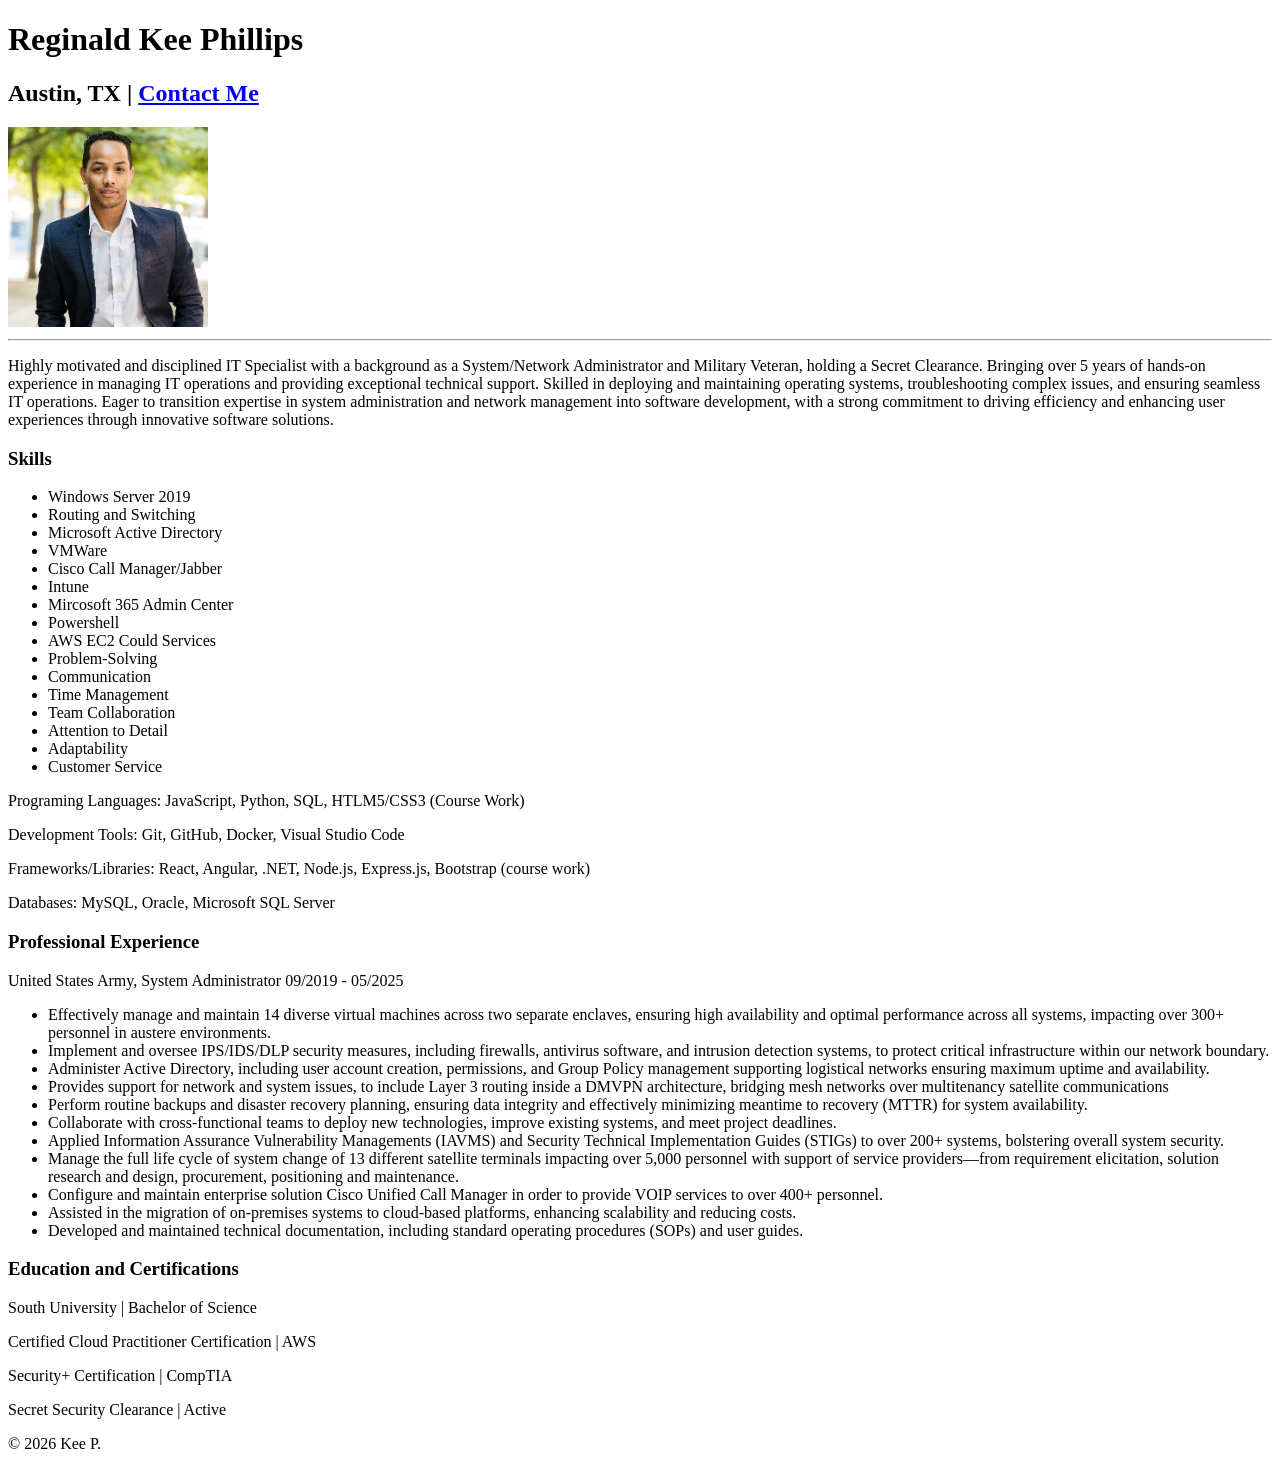
==== index.html @ dc13443a "Add files via upload" ====
<!DOCTYPE html>
<html lang="en">
<head>
    <meta charset="UTF-8">
    <title>Kee's Resume</title>
</head>

<body>
    <h1>Reginald Kee Phillips</h1>
    <h2>Austin, TX | <a href="./Websites/contact.html" >Contact Me</a></h2>
    <img src="./Photos/Cover.jpg" height="200">
    <hr>
    <p>Highly motivated and disciplined IT Specialist with a background as a System/Network Administrator and Military Veteran, holding a Secret Clearance. Bringing over 5 years of hands-on experience in managing IT operations and providing exceptional technical support. Skilled in deploying and maintaining operating systems, troubleshooting complex issues, and ensuring seamless IT operations. Eager to transition expertise in system administration and network management into software development, with a strong commitment to driving efficiency and enhancing user experiences through innovative software solutions. </p>

    <h3>Skills</h3>
        <ul>
            <li>Windows Server 2019</li>
            <li>Routing and Switching</li>
            <li>Microsoft Active Directory</li>
            <li>VMWare</li>
            <li>Cisco Call Manager/Jabber</li>
            <li>Intune</li>
            <li>Mircosoft 365 Admin Center</li>
            <li>Powershell</li>
            <li>AWS EC2 Could Services</li>
            <li>Problem-Solving</li>
            <li>Communication</li>
            <li>Time Management</li>
            <li>Team Collaboration</li>
            <li>Attention to Detail</li>
            <li>Adaptability</li>
            <li>Customer Service</li>
        </ul>

        <p>Programing Languages: JavaScript, Python, SQL, HTLM5/CSS3 (Course Work)</p>
        <p>Development Tools: Git, GitHub, Docker, Visual Studio Code </p>
        <p>Frameworks/Libraries: React, Angular, .NET, Node.js, Express.js, Bootstrap (course work)</p>
        <p>Databases: MySQL, Oracle, Microsoft SQL Server </p>

    <h3>Professional Experience</h3>
    <p>United States Army, System Administrator	         09/2019 - 05/2025 </p>
        <ul>
            <li>Effectively manage and maintain 14 diverse virtual machines across two separate enclaves, ensuring high availability and optimal performance across all systems, impacting over 300+ personnel in austere environments. </li>
            <li>Implement and oversee IPS/IDS/DLP security measures, including firewalls, antivirus software, and intrusion detection systems, to protect critical infrastructure within our network boundary. </li>
            <li>Administer Active Directory, including user account creation, permissions, and Group Policy management supporting logistical networks ensuring maximum uptime and availability. </li>
            <li>Provides support for network and system issues, to include Layer 3 routing inside a DMVPN architecture, bridging mesh networks over multitenancy satellite communications</li>
            <li>Perform routine backups and disaster recovery planning, ensuring data integrity and effectively minimizing meantime to recovery (MTTR) for system availability. </li>
            <li>Collaborate with cross-functional teams to deploy new technologies, improve existing systems, and meet project deadlines. </li>
            <li>Applied Information Assurance Vulnerability Managements (IAVMS) and Security Technical Implementation Guides (STIGs) to over 200+ systems, bolstering overall system security. </li>
            <li>Manage the full life cycle of system change of 13 different satellite terminals impacting over 5,000 personnel with support of service providers—from requirement elicitation, solution research and design, procurement, positioning and maintenance. </li>
            <li>Configure and maintain enterprise solution Cisco Unified Call Manager in order to provide VOIP services to over 400+ personnel. </li>
            <li>Assisted in the migration of on-premises systems to cloud-based platforms, enhancing scalability and reducing costs. </li>
            <li>Developed and maintained technical documentation, including standard operating procedures (SOPs) and user guides. </li>
        </ul>

    <h3>Education and Certifications</h3>

    <p>South University | Bachelor of Science</p>
    <p>Certified Cloud Practitioner Certification | AWS </p>
    <P>Security+ Certification | CompTIA</P>
    <P>Secret Security Clearance | Active</P>


    <footer>© 2026 Kee P.</footer>
</body>

</html>
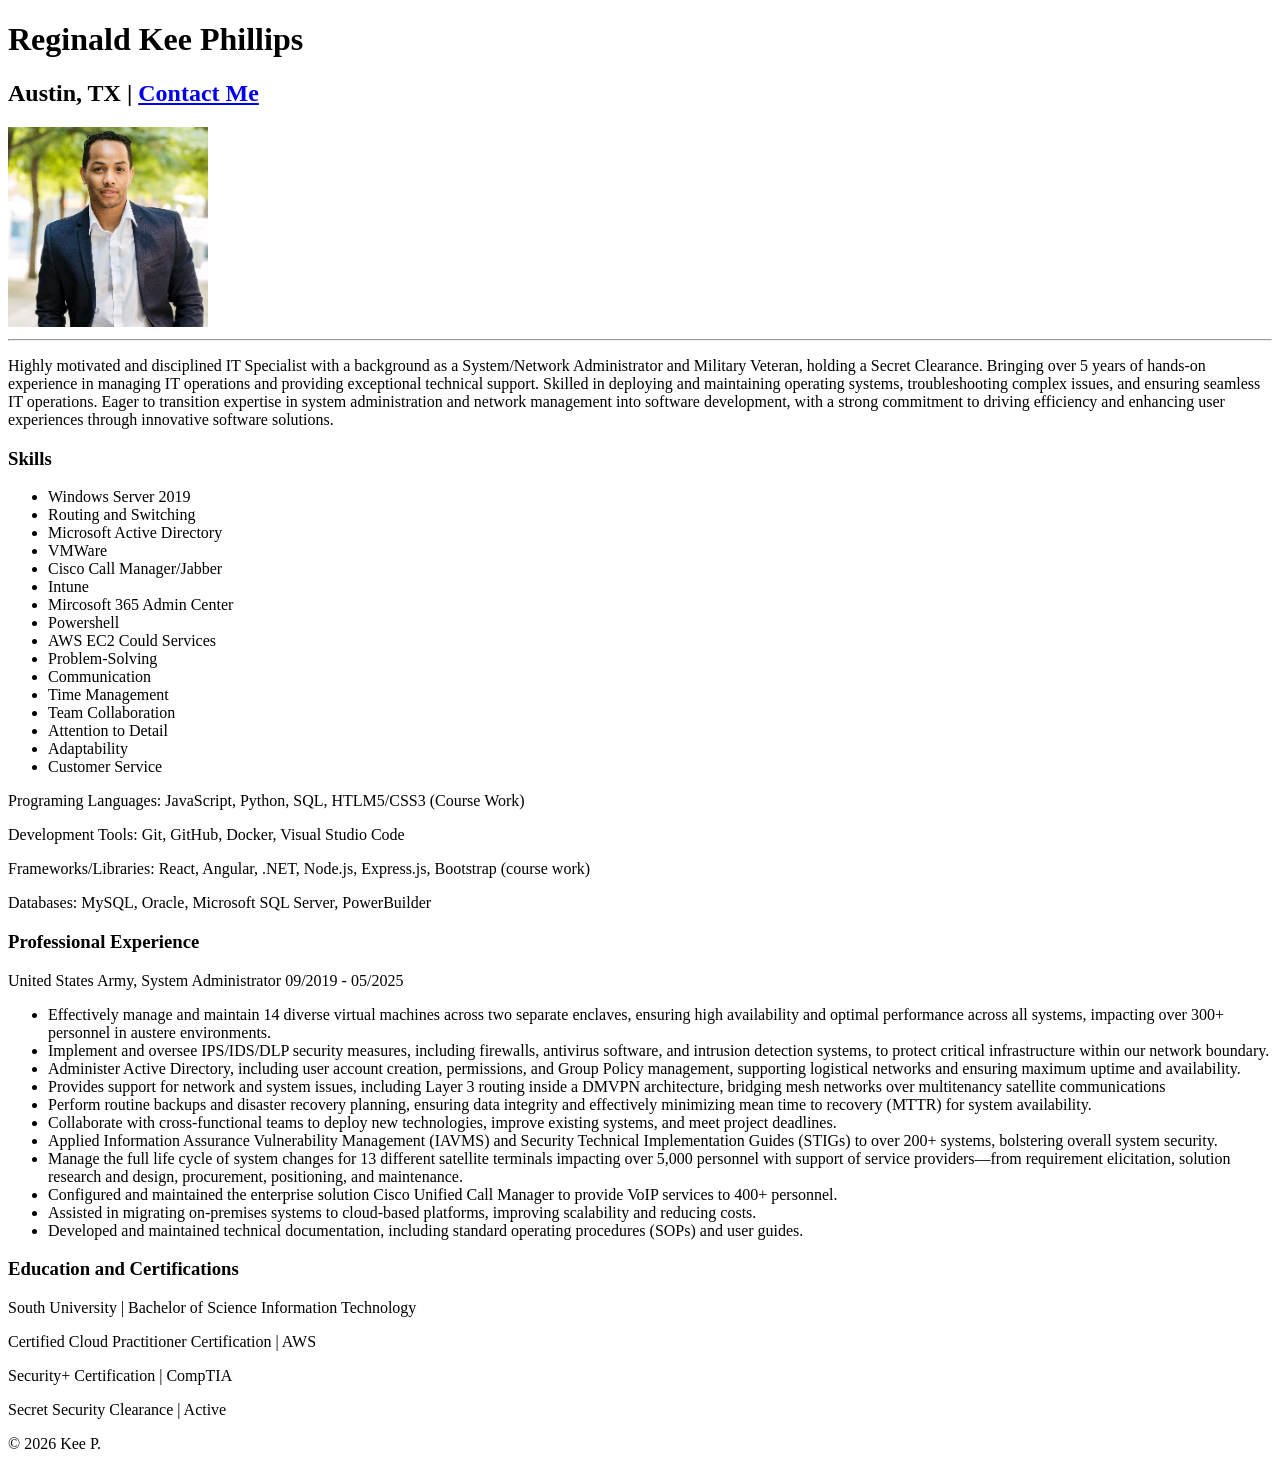
==== commit 961766dd: "Update index.html" ====
--- a/index.html
+++ b/index.html
@@ -36,27 +36,27 @@
         <p>Programing Languages: JavaScript, Python, SQL, HTLM5/CSS3 (Course Work)</p>
         <p>Development Tools: Git, GitHub, Docker, Visual Studio Code </p>
         <p>Frameworks/Libraries: React, Angular, .NET, Node.js, Express.js, Bootstrap (course work)</p>
-        <p>Databases: MySQL, Oracle, Microsoft SQL Server </p>
+        <p>Databases: MySQL, Oracle, Microsoft SQL Server, PowerBuilder</p>
 
     <h3>Professional Experience</h3>
     <p>United States Army, System Administrator	         09/2019 - 05/2025 </p>
         <ul>
             <li>Effectively manage and maintain 14 diverse virtual machines across two separate enclaves, ensuring high availability and optimal performance across all systems, impacting over 300+ personnel in austere environments. </li>
             <li>Implement and oversee IPS/IDS/DLP security measures, including firewalls, antivirus software, and intrusion detection systems, to protect critical infrastructure within our network boundary. </li>
-            <li>Administer Active Directory, including user account creation, permissions, and Group Policy management supporting logistical networks ensuring maximum uptime and availability. </li>
-            <li>Provides support for network and system issues, to include Layer 3 routing inside a DMVPN architecture, bridging mesh networks over multitenancy satellite communications</li>
-            <li>Perform routine backups and disaster recovery planning, ensuring data integrity and effectively minimizing meantime to recovery (MTTR) for system availability. </li>
+            <li>Administer Active Directory, including user account creation, permissions, and Group Policy management, supporting logistical networks and ensuring maximum uptime and availability. </li>
+            <li>Provides support for network and system issues, including Layer 3 routing inside a DMVPN architecture, bridging mesh networks over multitenancy satellite communications</li>
+            <li>Perform routine backups and disaster recovery planning, ensuring data integrity and effectively minimizing mean time to recovery (MTTR) for system availability. </li>
             <li>Collaborate with cross-functional teams to deploy new technologies, improve existing systems, and meet project deadlines. </li>
-            <li>Applied Information Assurance Vulnerability Managements (IAVMS) and Security Technical Implementation Guides (STIGs) to over 200+ systems, bolstering overall system security. </li>
-            <li>Manage the full life cycle of system change of 13 different satellite terminals impacting over 5,000 personnel with support of service providers—from requirement elicitation, solution research and design, procurement, positioning and maintenance. </li>
-            <li>Configure and maintain enterprise solution Cisco Unified Call Manager in order to provide VOIP services to over 400+ personnel. </li>
-            <li>Assisted in the migration of on-premises systems to cloud-based platforms, enhancing scalability and reducing costs. </li>
+            <li>Applied Information Assurance Vulnerability Management (IAVMS) and Security Technical Implementation Guides (STIGs) to over 200+ systems, bolstering overall system security. </li>
+            <li>Manage the full life cycle of system changes for 13 different satellite terminals impacting over 5,000 personnel with support of service providers—from requirement elicitation, solution research and design, procurement, positioning, and maintenance. </li>
+            <li> Configured and maintained the enterprise solution Cisco Unified Call Manager to provide VoIP services to 400+ personnel. </li>
+            <li>Assisted in migrating on-premises systems to cloud-based platforms, improving scalability and reducing costs. </li>
             <li>Developed and maintained technical documentation, including standard operating procedures (SOPs) and user guides. </li>
         </ul>
 
     <h3>Education and Certifications</h3>
 
-    <p>South University | Bachelor of Science</p>
+    <p>South University | Bachelor of Science Information Technology</p>
     <p>Certified Cloud Practitioner Certification | AWS </p>
     <P>Security+ Certification | CompTIA</P>
     <P>Secret Security Clearance | Active</P>
@@ -65,4 +65,4 @@
     <footer>© 2026 Kee P.</footer>
 </body>
 
-</html>+</html>
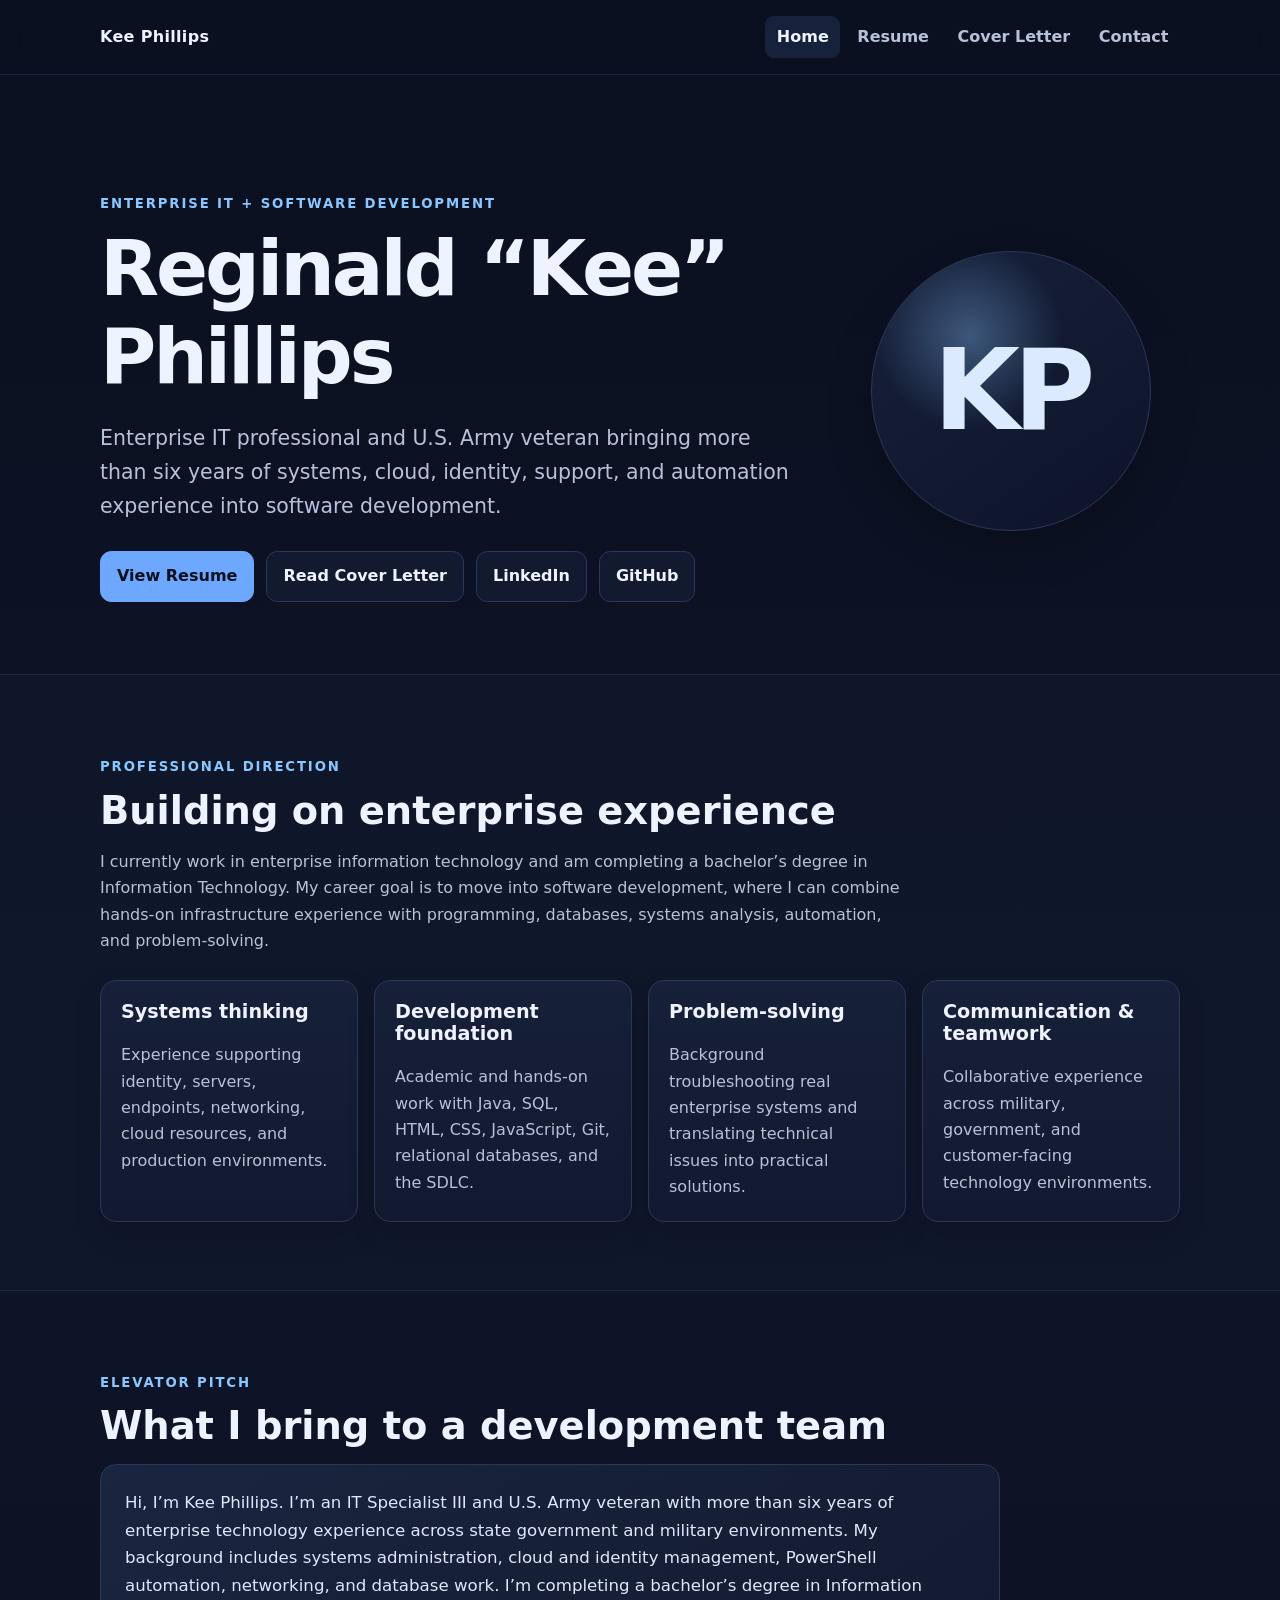
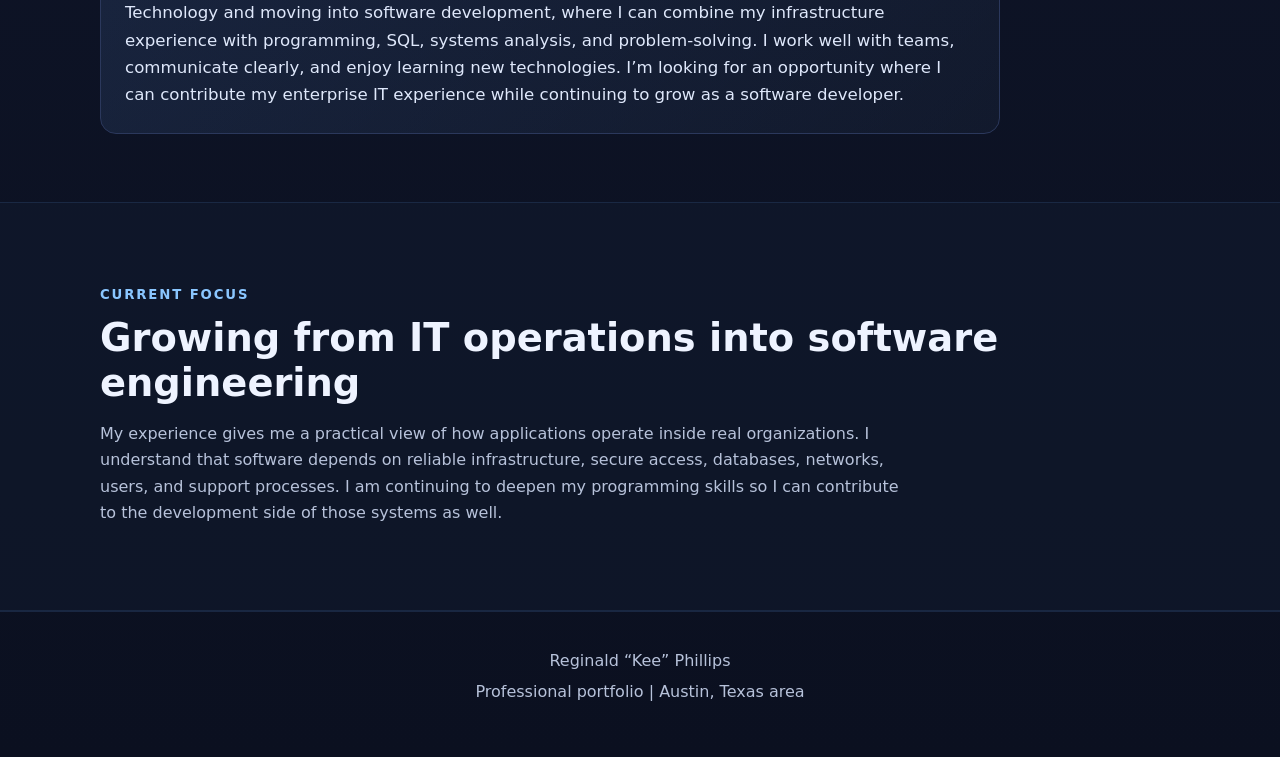
==== commit 79863b95: "Add files via upload" ====
--- a/index.html
+++ b/index.html
@@ -1,68 +1,106 @@
-
-<!DOCTYPE html>
-<html lang="en">
-<head>
-    <meta charset="UTF-8">
-    <title>Kee's Resume</title>
-</head>
-
-<body>
-    <h1>Reginald Kee Phillips</h1>
-    <h2>Austin, TX | <a href="./Websites/contact.html" >Contact Me</a></h2>
-    <img src="./Photos/Cover.jpg" height="200">
-    <hr>
-    <p>Highly motivated and disciplined IT Specialist with a background as a System/Network Administrator and Military Veteran, holding a Secret Clearance. Bringing over 5 years of hands-on experience in managing IT operations and providing exceptional technical support. Skilled in deploying and maintaining operating systems, troubleshooting complex issues, and ensuring seamless IT operations. Eager to transition expertise in system administration and network management into software development, with a strong commitment to driving efficiency and enhancing user experiences through innovative software solutions. </p>
-
-    <h3>Skills</h3>
-        <ul>
-            <li>Windows Server 2019</li>
-            <li>Routing and Switching</li>
-            <li>Microsoft Active Directory</li>
-            <li>VMWare</li>
-            <li>Cisco Call Manager/Jabber</li>
-            <li>Intune</li>
-            <li>Mircosoft 365 Admin Center</li>
-            <li>Powershell</li>
-            <li>AWS EC2 Could Services</li>
-            <li>Problem-Solving</li>
-            <li>Communication</li>
-            <li>Time Management</li>
-            <li>Team Collaboration</li>
-            <li>Attention to Detail</li>
-            <li>Adaptability</li>
-            <li>Customer Service</li>
-        </ul>
-
-        <p>Programing Languages: JavaScript, Python, SQL, HTLM5/CSS3 (Course Work)</p>
-        <p>Development Tools: Git, GitHub, Docker, Visual Studio Code </p>
-        <p>Frameworks/Libraries: React, Angular, .NET, Node.js, Express.js, Bootstrap (course work)</p>
-        <p>Databases: MySQL, Oracle, Microsoft SQL Server, PowerBuilder</p>
-
-    <h3>Professional Experience</h3>
-    <p>United States Army, System Administrator	         09/2019 - 05/2025 </p>
-        <ul>
-            <li>Effectively manage and maintain 14 diverse virtual machines across two separate enclaves, ensuring high availability and optimal performance across all systems, impacting over 300+ personnel in austere environments. </li>
-            <li>Implement and oversee IPS/IDS/DLP security measures, including firewalls, antivirus software, and intrusion detection systems, to protect critical infrastructure within our network boundary. </li>
-            <li>Administer Active Directory, including user account creation, permissions, and Group Policy management, supporting logistical networks and ensuring maximum uptime and availability. </li>
-            <li>Provides support for network and system issues, including Layer 3 routing inside a DMVPN architecture, bridging mesh networks over multitenancy satellite communications</li>
-            <li>Perform routine backups and disaster recovery planning, ensuring data integrity and effectively minimizing mean time to recovery (MTTR) for system availability. </li>
-            <li>Collaborate with cross-functional teams to deploy new technologies, improve existing systems, and meet project deadlines. </li>
-            <li>Applied Information Assurance Vulnerability Management (IAVMS) and Security Technical Implementation Guides (STIGs) to over 200+ systems, bolstering overall system security. </li>
-            <li>Manage the full life cycle of system changes for 13 different satellite terminals impacting over 5,000 personnel with support of service providers—from requirement elicitation, solution research and design, procurement, positioning, and maintenance. </li>
-            <li> Configured and maintained the enterprise solution Cisco Unified Call Manager to provide VoIP services to 400+ personnel. </li>
-            <li>Assisted in migrating on-premises systems to cloud-based platforms, improving scalability and reducing costs. </li>
-            <li>Developed and maintained technical documentation, including standard operating procedures (SOPs) and user guides. </li>
-        </ul>
-
-    <h3>Education and Certifications</h3>
-
-    <p>South University | Bachelor of Science Information Technology</p>
-    <p>Certified Cloud Practitioner Certification | AWS </p>
-    <P>Security+ Certification | CompTIA</P>
-    <P>Secret Security Clearance | Active</P>
-
-
-    <footer>© 2026 Kee P.</footer>
-</body>
-
-</html>
+<!doctype html>
+<html lang="en">
+<head>
+  <meta charset="utf-8">
+  <meta name="viewport" content="width=device-width, initial-scale=1">
+  <meta name="description" content="Professional portfolio of Reginald Kee Phillips, an enterprise IT professional transitioning into software development.">
+  <title>Kee Phillips | IT Professional & Software Development</title>
+  <link rel="stylesheet" href="style.css">
+</head>
+<body>
+  <a class="skip-link" href="#main">Skip to main content</a>
+  <header class="site-header">
+    <nav class="nav" aria-label="Main navigation">
+      <a class="brand" href="index.html">Kee Phillips</a>
+      <div class="nav-links">
+        <a href="index.html" aria-current="page">Home</a>
+        <a href="resume.html">Resume</a>
+        <a href="cover-letter.html">Cover Letter</a>
+        <a href="contact.html">Contact</a>
+      </div>
+    </nav>
+  </header>
+
+  <main id="main">
+    <section class="hero">
+      <div class="container hero-grid">
+        <div>
+          <p class="eyebrow">Enterprise IT + Software Development</p>
+          <h1>Reginald “Kee” Phillips</h1>
+          <p class="lead">Enterprise IT professional and U.S. Army veteran bringing more than six years of systems, cloud, identity, support, and automation experience into software development.</p>
+          <div class="actions">
+            <a class="button primary" href="resume.html">View Resume</a>
+            <a class="button" href="cover-letter.html">Read Cover Letter</a>
+            <a class="button" href="https://www.linkedin.com/in/kee-phillips" target="_blank" rel="noopener noreferrer">LinkedIn</a>
+            <a class="button" href="https://github.com/kphillips85" target="_blank" rel="noopener noreferrer">GitHub</a>
+          </div>
+        </div>
+        <div class="hero-badge" aria-label="Kee Phillips initials">KP</div>
+      </div>
+    </section>
+
+    <section class="section alt">
+      <div class="container">
+        <p class="eyebrow">Professional direction</p>
+        <h2>Building on enterprise experience</h2>
+        <p class="section-copy">I currently work in enterprise information technology and am completing a bachelor’s degree in Information Technology. My career goal is to move into software development, where I can combine hands-on infrastructure experience with programming, databases, systems analysis, automation, and problem-solving.</p>
+
+        <div class="cards">
+          <article class="card">
+            <h3>Systems thinking</h3>
+            <p>Experience supporting identity, servers, endpoints, networking, cloud resources, and production environments.</p>
+          </article>
+          <article class="card">
+            <h3>Development foundation</h3>
+            <p>Academic and hands-on work with Java, SQL, HTML, CSS, JavaScript, Git, relational databases, and the SDLC.</p>
+          </article>
+          <article class="card">
+            <h3>Problem-solving</h3>
+            <p>Background troubleshooting real enterprise systems and translating technical issues into practical solutions.</p>
+          </article>
+          <article class="card">
+            <h3>Communication & teamwork</h3>
+            <p>Collaborative experience across military, government, and customer-facing technology environments.</p>
+          </article>
+        </div>
+      </div>
+    </section>
+
+    <section class="section">
+      <div class="container">
+        <p class="eyebrow">Elevator pitch</p>
+        <h2>What I bring to a development team</h2>
+        <div class="pitch">
+          <p>Hi, I’m Kee Phillips. I’m an IT Specialist III and U.S. Army veteran with more than six years of enterprise technology experience across state government and military environments. My background includes systems administration, cloud and identity management, PowerShell automation, networking, and database work. I’m completing a bachelor’s degree in Information Technology and moving into software development, where I can combine my infrastructure experience with programming, SQL, systems analysis, and problem-solving. I work well with teams, communicate clearly, and enjoy learning new technologies. I’m looking for an opportunity where I can contribute my enterprise IT experience while continuing to grow as a software developer.</p>
+        </div>
+
+        <!-- Week 5 audio requirement:
+        Upload your recorded file as media/elevator-pitch.mp3, then remove this comment wrapper.
+        <div class="content-panel" style="margin-top:1rem;max-width:900px;">
+          <h3>Listen to my elevator pitch</h3>
+          <audio controls preload="metadata" style="width:100%;">
+            <source src="media/elevator-pitch.mp3" type="audio/mpeg">
+            Your browser does not support the audio element.
+          </audio>
+        </div>
+        -->
+      </div>
+    </section>
+
+    <section class="section alt">
+      <div class="container">
+        <p class="eyebrow">Current focus</p>
+        <h2>Growing from IT operations into software engineering</h2>
+        <p class="section-copy">My experience gives me a practical view of how applications operate inside real organizations. I understand that software depends on reliable infrastructure, secure access, databases, networks, users, and support processes. I am continuing to deepen my programming skills so I can contribute to the development side of those systems as well.</p>
+      </div>
+    </section>
+  </main>
+
+  <footer class="site-footer">
+    <div class="container">
+      <p>Reginald “Kee” Phillips</p>
+      <p>Professional portfolio | Austin, Texas area</p>
+    </div>
+  </footer>
+</body>
+</html>
--- a/style.css
+++ b/style.css
@@ -0,0 +1,299 @@
+:root {
+  --bg: #0b1020;
+  --surface: #121a2f;
+  --surface-2: #17213b;
+  --text: #eef3ff;
+  --muted: #b7c2da;
+  --accent: #6ea8fe;
+  --accent-2: #8ac6ff;
+  --border: #2b385c;
+  --max: 1120px;
+  --shadow: 0 18px 45px rgba(0, 0, 0, 0.22);
+}
+
+* { box-sizing: border-box; }
+html { scroll-behavior: smooth; }
+body {
+  margin: 0;
+  font-family: Inter, ui-sans-serif, system-ui, -apple-system, BlinkMacSystemFont, "Segoe UI", sans-serif;
+  background: linear-gradient(180deg, #0b1020 0%, #0e1427 55%, #0b1020 100%);
+  color: var(--text);
+  line-height: 1.65;
+}
+
+a { color: var(--accent-2); text-decoration: none; }
+a:hover, a:focus { text-decoration: underline; }
+
+.skip-link {
+  position: absolute;
+  left: -9999px;
+  top: auto;
+}
+.skip-link:focus {
+  left: 1rem;
+  top: 1rem;
+  z-index: 1000;
+  background: #fff;
+  color: #111;
+  padding: .6rem .9rem;
+  border-radius: .5rem;
+}
+
+.site-header {
+  position: sticky;
+  top: 0;
+  z-index: 100;
+  backdrop-filter: blur(12px);
+  background: rgba(11, 16, 32, 0.88);
+  border-bottom: 1px solid rgba(110, 168, 254, 0.15);
+}
+
+.nav {
+  max-width: var(--max);
+  margin: 0 auto;
+  padding: 1rem 1.25rem;
+  display: flex;
+  gap: 1.25rem;
+  align-items: center;
+  justify-content: space-between;
+  flex-wrap: wrap;
+}
+
+.brand {
+  font-weight: 800;
+  letter-spacing: .02em;
+  color: var(--text);
+  text-decoration: none;
+}
+
+.nav-links {
+  display: flex;
+  gap: .35rem;
+  flex-wrap: wrap;
+}
+
+.nav-links a {
+  color: var(--muted);
+  padding: .5rem .72rem;
+  border-radius: .55rem;
+  font-weight: 650;
+}
+.nav-links a:hover,
+.nav-links a:focus,
+.nav-links a[aria-current="page"] {
+  color: var(--text);
+  background: rgba(110, 168, 254, 0.12);
+  text-decoration: none;
+}
+
+main { min-height: 75vh; }
+.container {
+  max-width: var(--max);
+  margin: 0 auto;
+  padding: 0 1.25rem;
+}
+
+.hero {
+  padding: 6.5rem 0 4.5rem;
+}
+.hero-grid {
+  display: grid;
+  grid-template-columns: 1.35fr .65fr;
+  gap: 2.5rem;
+  align-items: center;
+}
+.eyebrow {
+  text-transform: uppercase;
+  letter-spacing: .14em;
+  color: var(--accent-2);
+  font-weight: 800;
+  font-size: .83rem;
+  margin-bottom: .65rem;
+}
+h1, h2, h3 { line-height: 1.15; margin-top: 0; }
+h1 {
+  font-size: clamp(2.5rem, 6vw, 5rem);
+  margin-bottom: 1rem;
+  letter-spacing: -.04em;
+}
+h2 {
+  font-size: clamp(1.8rem, 3vw, 2.65rem);
+  margin-bottom: 1rem;
+}
+h3 { font-size: 1.2rem; }
+.lead {
+  font-size: clamp(1.08rem, 2vw, 1.28rem);
+  color: var(--muted);
+  max-width: 760px;
+}
+.hero-badge {
+  width: min(280px, 70vw);
+  aspect-ratio: 1;
+  margin: auto;
+  display: grid;
+  place-items: center;
+  border-radius: 50%;
+  background:
+    radial-gradient(circle at 35% 30%, rgba(138, 198, 255, .35), transparent 35%),
+    linear-gradient(145deg, #17213b, #0d1429);
+  border: 1px solid var(--border);
+  box-shadow: var(--shadow);
+  font-size: clamp(4rem, 10vw, 7rem);
+  font-weight: 900;
+  letter-spacing: -.06em;
+  color: #dbeaff;
+}
+
+.actions {
+  display: flex;
+  gap: .75rem;
+  flex-wrap: wrap;
+  margin-top: 1.7rem;
+}
+.button {
+  display: inline-flex;
+  align-items: center;
+  justify-content: center;
+  min-height: 46px;
+  padding: .72rem 1rem;
+  border-radius: .7rem;
+  border: 1px solid var(--border);
+  background: var(--surface);
+  color: var(--text);
+  font-weight: 750;
+  text-decoration: none;
+}
+.button:hover, .button:focus {
+  background: var(--surface-2);
+  text-decoration: none;
+  transform: translateY(-1px);
+}
+.button.primary {
+  background: var(--accent);
+  color: #08101f;
+  border-color: var(--accent);
+}
+
+.section { padding: 4.25rem 0; }
+.section.alt {
+  background: rgba(18, 26, 47, 0.55);
+  border-top: 1px solid rgba(110, 168, 254, .12);
+  border-bottom: 1px solid rgba(110, 168, 254, .12);
+}
+.section-copy { max-width: 800px; color: var(--muted); }
+
+.cards {
+  display: grid;
+  grid-template-columns: repeat(4, 1fr);
+  gap: 1rem;
+  margin-top: 1.6rem;
+}
+.card {
+  background: linear-gradient(180deg, rgba(23,33,59,.9), rgba(18,26,47,.9));
+  border: 1px solid var(--border);
+  border-radius: 1rem;
+  padding: 1.25rem;
+  box-shadow: 0 12px 28px rgba(0,0,0,.13);
+}
+.card p { color: var(--muted); margin-bottom: 0; }
+
+.pitch {
+  background: linear-gradient(135deg, rgba(110,168,254,.12), rgba(138,198,255,.04));
+  border: 1px solid var(--border);
+  border-radius: 1rem;
+  padding: 1.5rem;
+  max-width: 900px;
+}
+.pitch p { margin: 0; font-size: 1.04rem; color: #dfe8fb; }
+
+.page-header {
+  padding: 4.75rem 0 2rem;
+}
+.page-header h1 { font-size: clamp(2.4rem, 5vw, 4.1rem); }
+.page-header p { color: var(--muted); max-width: 760px; font-size: 1.08rem; }
+
+.content-panel {
+  background: rgba(18,26,47,.78);
+  border: 1px solid var(--border);
+  border-radius: 1rem;
+  padding: clamp(1.2rem, 3vw, 2rem);
+  margin-bottom: 1.25rem;
+}
+
+.resume-grid {
+  display: grid;
+  grid-template-columns: .75fr 1.25fr;
+  gap: 1.5rem;
+  align-items: start;
+}
+.skill-list,
+.clean-list {
+  margin: .6rem 0 0;
+  padding-left: 1.2rem;
+}
+.skill-list li,
+.clean-list li { margin-bottom: .45rem; color: var(--muted); }
+.job { margin-bottom: 2rem; }
+.job:last-child { margin-bottom: 0; }
+.job h3 { margin-bottom: .25rem; }
+.job-meta { color: var(--accent-2); font-weight: 700; margin: 0 0 .7rem; }
+
+.letter {
+  max-width: 850px;
+  font-size: 1.02rem;
+}
+.letter p { margin: 0 0 1.15rem; }
+
+.contact-options {
+  display: grid;
+  grid-template-columns: repeat(2, minmax(0, 1fr));
+  gap: 1rem;
+  max-width: 760px;
+}
+.contact-card {
+  display: block;
+  padding: 1.35rem;
+  border-radius: 1rem;
+  border: 1px solid var(--border);
+  background: var(--surface);
+  color: var(--text);
+  text-decoration: none;
+}
+.contact-card:hover, .contact-card:focus {
+  background: var(--surface-2);
+  text-decoration: none;
+}
+.contact-card span { display: block; color: var(--muted); margin-top: .25rem; }
+
+.site-footer {
+  border-top: 1px solid rgba(110,168,254,.15);
+  padding: 2rem 0 3rem;
+  color: var(--muted);
+  text-align: center;
+}
+.site-footer p { margin: .25rem 0; }
+
+.note {
+  border-left: 3px solid var(--accent);
+  padding: .8rem 1rem;
+  background: rgba(110,168,254,.08);
+  color: var(--muted);
+  border-radius: .35rem;
+}
+
+@media (max-width: 860px) {
+  .hero-grid,
+  .resume-grid { grid-template-columns: 1fr; }
+  .hero { padding-top: 4rem; }
+  .hero-badge { width: 210px; }
+  .cards { grid-template-columns: repeat(2, 1fr); }
+}
+
+@media (max-width: 560px) {
+  .nav { align-items: flex-start; }
+  .nav-links { width: 100%; }
+  .nav-links a { flex: 1 1 auto; text-align: center; }
+  .cards,
+  .contact-options { grid-template-columns: 1fr; }
+  .section { padding: 3rem 0; }
+}
